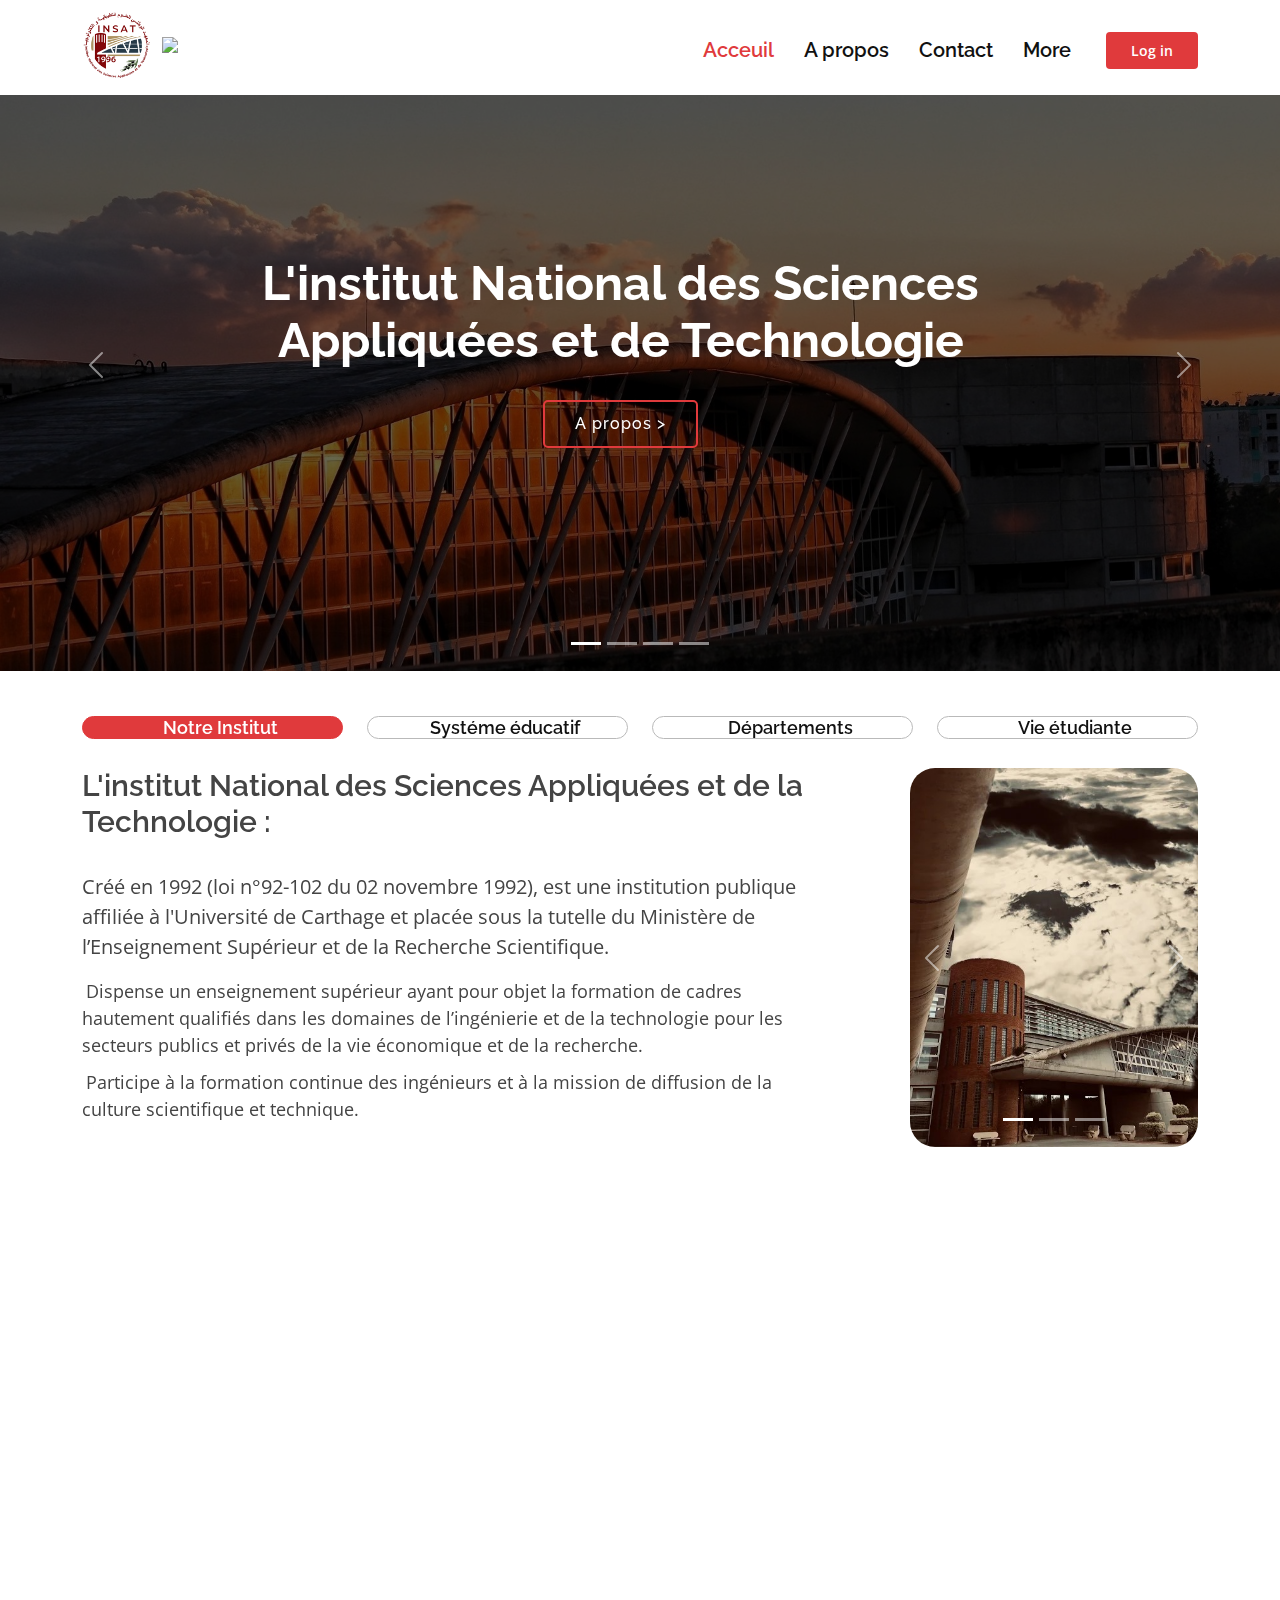
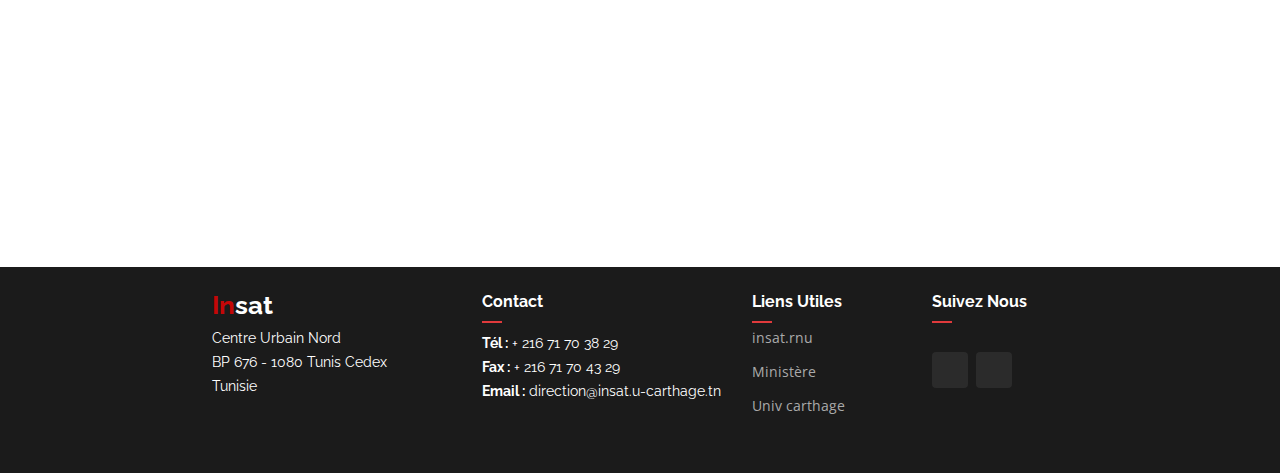
==== index.html @ c2afff54 "correction des paragraphes" ====
<!DOCTYPE html>
<html>

<head>
    <meta charset="utf-8">
    <meta content="width=device-width, initial-scale=1.0" name="viewport">
    <title>INSAT - Institut National des Sciences Appliquées et de Technologie</title>

    <meta content="" name="description">
    <meta content="insat, résultat, ds, examen, exams, affichage, moyenne" name="keywords">

    <!-- Favicons -->
    <link href="assets/img/favicon.png" rel="icon">

    <!-- Google Fonts -->
    <link href="https://fonts.googleapis.com/css?family=Open+Sans:300,300i,400,400i,600,600i,700,700i|Raleway:300,300i,400,400i,500,500i,600,600i,700,700i|Poppins:300,300i,400,400i,500,500i,600,600i,700,700i" rel="stylesheet">

    <!-- External CSS Files -->
    <link href="assets/external/aos/aos.css" rel="stylesheet">
    <link href="assets/external/bootstrap/css/bootstrap.min.css" rel="stylesheet">
    <link href="assets/external/bootstrap-icons/bootstrap-icons.css" rel="stylesheet">
    <link href="assets/external/swiper/swiper-bundle.min.css" rel="stylesheet">

    <!-- Main CSS File -->
    <link href="assets/css/style.css" rel="stylesheet">

</head>

<body>

    <!-- ======= Header ======= -->
    <header id="header" class="fixed-top d-flex align-items-center">
        <div class="container d-flex align-items-center">
            <h1 class="logo me-auto">
                <a href="index.html"><img id="logo" src="./assets/img/favicon.png" /> <img src="./assets/img/logo_v4.jpg"></a>
            </h1>

            <nav id="navbar" class="navbar order-last order-lg-0">
                <ul>
                    <li><a class="nav-link scrollto active" href="#welcome">Acceuil</a></li>
                    <li><a class="nav-link scrollto" href="#tabs">A propos</a></li>
                    <li><a class="nav-link scrollto" href="#contact">Contact</a></li>
                    <li class="dropdown"><a class="nav-link">More<i><iconify-icon data-icon="bi:chevron-down"></iconify-icon></i></a>
                        <ul>
                            <li><a class="nav-link" href="actualites.html">Les Actualités</a></li>
                            <li><a class="nav-link" href="emplois-du-temps.html">Emplois du temps</a></li>
                        </ul>
                    </li>
                </ul>
                <i class="bi bi-list mobile-nav-btn"></i>
                <div id="mySidenav" class="sidenav">
                    <i class="closebtn"><iconify-icon data-icon="line-md:arrow-close-right"></iconify-icon></i>
                    <a class="nav-link scrollto active" href="#welcome">Acceuil</a>
                    <a class="nav-link scrollto" href="#tabs">A propos</a>
                    <a class="nav-link scrollto" href="#contact">Contact</a>
                    <a href="actualites.html">Les Actualités</a>
                    <a href="emplois-du-temps.html">Emplois du temps</a>
                </div>
            </nav>
            <!-- .navbar -->

            <a href="#" class="log-in-btn scrollto">Log in</a>
        </div>
    </header>
    <!-- End Header -->

    <!-- ======= Welcome Section ======= -->
    <section id="welcome">

        <div id="welcome-carousel" class="carousel slide" data-bs-ride="carousel" data-interval="5000">
            <div class="carousel-indicators">
                <button type="button" data-bs-target="#welcome-carousel" data-bs-slide-to="0" class="active" aria-current="true" aria-label="Slide 1"></button>
                <button type="button" data-bs-target="#welcome-carousel" data-bs-slide-to="1" aria-label="Slide 2"></button>
                <button type="button" data-bs-target="#welcome-carousel" data-bs-slide-to="2" aria-label="Slide 3"></button>
                <button type="button" data-bs-target="#welcome-carousel" data-bs-slide-to="3" aria-label="Slide 4"></button>
            </div>
            <div class="carousel-inner">
                <div class="carousel-item active">
                    <img src="./assets/img/slideShow1/insat1.jpg" class="d-block w-100">
                </div>
                <div class="carousel-item">
                    <img src="./assets/img/slideShow1/insat2.jpg" class="d-block w-100">
                </div>
                <div class="carousel-item">
                    <img src="./assets/img/slideShow1/insat3.jpg" class="d-block w-100">
                </div>
                <div class="carousel-item">
                    <img src="./assets/img/slideShow1/insat4.jpg" class="d-block w-100">
                </div>
            </div>
            <button class="carousel-control-prev" type="button" data-bs-target="#welcome-carousel" data-bs-slide="prev">
                <span class="carousel-control-prev-icon" aria-hidden="true"></span>
                <span class="visually-hidden">Previous</span>
            </button>
            <button class="carousel-control-next" type="button" data-bs-target="#welcome-carousel" data-bs-slide="next">
                <span class="carousel-control-next-icon" aria-hidden="true"></span>
                <span class="visually-hidden">Next</span>
            </button>
        </div>
        <div class="carousel-caption px-auto" data-aos="zoom-out" data-aos-delay="50">
            <h1>L'institut National des Sciences Appliquées et de Technologie<br></h1>
            <a href="#tabs" class="btn-get-started scrollto">A propos ></a>
        </div>
        </div>
    </section>
    <!-- End Welcome -->

    <main id="main">
        <!-- ======= A propos Section ======= -->
        <section id="tabs" class="tabs">
            <div class="container" data-aos="fade-up">
                <ul class="nav nav-tabs row d-flex">
                    <li id="tab1" class="nav-item col-3">
                        <a class="nav-link active show" data-bs-toggle="tab" data-bs-target="#tab-1">
                            <i><iconify-icon data-icon="fa-solid:university"></iconify-icon></i>
                            <h4 class="d-none d-lg-block">Notre Institut</h4>
                        </a>
                    </li>
                    <li id="tab2" class="nav-item col-3">
                        <a class="nav-link" data-bs-toggle="tab" data-bs-target="#tab-2">
                            <i><iconify-icon data-icon="maki:college-11"></iconify-icon></i>
                            <h4 class="d-none d-lg-block">Systéme éducatif</h4>
                        </a>
                    </li>
                    <li id="tab3" class="nav-item col-3">
                        <a class="nav-link" data-bs-toggle="tab" data-bs-target="#tab-3">
                            <i><iconify-icon data-icon="teenyicons:servers-outline"></iconify-icon></i>
                            <h4 class="d-none d-lg-block">Départements</h4>
                        </a>
                    </li>
                    <li id="tab4" class="nav-item col-3">
                        <a class="nav-link" data-bs-toggle="tab" data-bs-target="#tab-4">
                            <i><iconify-icon data-icon="fa-solid:user-graduate"></iconify-icon></i>
                            <h4 class="d-none d-lg-block">Vie étudiante</h4>
                        </a>
                    </li>
                </ul>

                <div class="tab-content">
                    <div class="tab-pane active show" id="tab-1">
                        <div class="row">
                            <div class="col-xl-8 col-ms-12" data-aos="fade-up" data-aos-delay="100">
                                <h3>L'institut National des Sciences Appliquées et de la Technologie :</h3>
                                <br>
                                <p>
                                    Créé en 1992 (loi n°92-102 du 02 novembre 1992), est une institution publique affiliée à l'Université de Carthage et placée sous la tutelle du Ministère de l’Enseignement Supérieur et de la Recherche Scientifique.
                                    <ul>
                                        <li>
                                            <i><iconify-icon data-icon="ri:check-double-line"></iconify-icon></i> Dispense un enseignement supérieur ayant pour objet la formation de cadres hautement qualifiés dans les domaines de l’ingénierie et de la
                                            technologie pour les secteurs publics et privés de la vie économique et de la recherche.
                                        </li>
                                        <li>
                                            <i><iconify-icon data-icon="ri:check-double-line"></iconify-icon></i> Participe à la formation continue des ingénieurs et à la mission de diffusion de la culture scientifique et technique.
                                        </li>
                                    </ul>
                                </p>
                            </div>
                            <div class="col-xl-4  col-lg-12  side" data-aos="fade-up" data-aos-delay="200">
                                <div id="slideshow1" class="carousel slide carousel-fade" data-bs-ride="carousel">
                                    <div class="carousel-indicators">
                                        <button type="button" data-bs-target="#slideshow1" data-bs-slide-to="0" class="active" aria-current="true" aria-label="Slide 1"></button>
                                        <button type="button" data-bs-target="#slideshow1" data-bs-slide-to="1" aria-label="Slide 2"></button>
                                        <button type="button" data-bs-target="#slideshow1" data-bs-slide-to="2" aria-label="Slide 3"></button>
                                    </div>
                                    <div class="carousel-inner">
                                        <div class="carousel-item active">
                                            <img src="./assets/img/slideShow2/insat-1.jpg" class="d-block w-100 side-img">
                                        </div>
                                        <div class="carousel-item">
                                            <img src="./assets/img/slideShow2/insat-2.jpg" class="d-block w-100 side-img">
                                        </div>
                                        <div class="carousel-item">
                                            <img src="./assets/img/slideShow2/insat-3.jpg" class="d-block w-100 side-img">
                                        </div>
                                    </div>
                                    <button class="carousel-control-prev" type="button" data-bs-target="#slideshow1" data-bs-slide="prev">
                                        <span class="carousel-control-prev-icon" aria-hidden="true"></span>
                                        <span class="visually-hidden">Previous</span>
                                    </button>
                                    <button class="carousel-control-next" type="button" data-bs-target="#slideshow1" data-bs-slide="next">
                                        <span class="carousel-control-next-icon" aria-hidden="true"></span>
                                        <span class="visually-hidden">Next</span>
                                    </button>
                                </div>
                            </div>
                        </div>
                    </div>
                    <div class="tab-pane" id="tab-2">
                        <h3>Cycle préparatoire intégré :</h3>
                        <br>
                        <p>
                            L'admission à l'INSAT est très compétitive et les étudiants doivent avoir une bonne moyenne pour être admis.<br> L'INSAT assure une formation sur une période de 5 ans : 2 ans de cycle préparatoire integré et aprés le concours
                            sur dossier, 3 ans de cycle d’ingénieur. En commençant par 2 branches pour la 1ére année du préparatoire intégré :
                        </p>
                        <div class="row">
                            <div id="filieres" class="col-xl-6 col-lg-12 " data-aos="fade-up" data-aos-delay="200">
                                <ul>
                                    <li><i><iconify-icon data-icon="ic:outline-science"></iconify-icon></i> Chimie et biologie appliquée (CBA).</li>
                                    <li><i><iconify-icon data-icon="tabler:math-function"></iconify-icon></i> Math-Physique-Informatique (MPI).</li>
                                </ul>
                                <p>Puis en :</p>
                                <ul>
                                    <li><i><iconify-icon data-icon="file-icons:dna"></iconify-icon></i> Biologie industrielle (BIO) </li>
                                    <li><i><iconify-icon data-icon="ic:outline-science"></iconify-icon></i> Chimie Industrielle (CH) </li>
                                    <li><i><iconify-icon data-icon="uil:processor"></iconify-icon></iconify-icon></i> Informatique Industrielle et Automatique (IIA) </li>
                                    <li><i><iconify-icon data-icon="fa-solid:wrench"></iconify-icon></i></i> Instrumentation et Maintenance Industrielle (IMI) </li>
                                    <li><i><iconify-icon data-icon="bx:bx-code-alt"></iconify-icon></i> Génie Logiciel (GL) </li>
                                    <li><i><iconify-icon data-icon="si-glyph:network-2"></iconify-icon></iconify-icon></i> Réseaux et Télécommunication (RT) </li>
                                </ul>
                            </div>
                            <div id="diagram" class="col-xl-6 col-lg-12 " data-aos="fade-up" data-aos-delay="200">
                                <img id="cba" src="./assets/img/CBA.jpg" class="zoomable">
                                <img id="mpi" src="./assets/img/MPI.jpg" class="zoomable">

                                <div id="cbaModal" class="modal">
                                    <span class="close"><iconify-icon data-icon="ant-design:close-circle-filled"></iconify-icon></span>
                                    <img class="modal-content">
                                </div>
                                <div id="mpiModal" class="modal">
                                    <span class="close"><iconify-icon data-icon="ant-design:close-circle-filled"></iconify-icon></span>
                                    <img class="modal-content">
                                </div>
                            </div>
                        </div>
                    </div>
                    <div class="tab-pane container" id="tab-3">
                        <div class="row">
                            <div class="col-md-3 col-ms-12 ">
                                <div id="counts" class="container counts" data-aos="fade-up">
                                    <div class="row">
                                        <div class="col-md-12 col-6">
                                            <div class="count-box">
                                                <i><iconify-icon data-icon="teenyicons:servers-outline"></iconify-icon></i>
                                                <span data-purecounter-start="0" data-purecounter-end="4" data-purecounter-duration="1" class="purecounter"></span>
                                                <span id="label">Départements</span>
                                            </div>
                                        </div>
                                        <div class=" col-md-12  col-6">
                                            <div class="count-box">
                                                <i><iconify-icon data-icon="fa-solid:chalkboard-teacher"></iconify-icon></i>
                                                <span data-purecounter-start="0" data-purecounter-end="187" data-purecounter-duration="0.5" class="purecounter"></span>
                                                <span id="label">Enseignants</span>
                                            </div>
                                        </div>
                                    </div>
                                </div>
                            </div>
                            <div class="col-md-9 col-ms-12">
                                <div id="dep" class="container dep" data-aos="fade-up">
                                    <ul class="dep-list accordion" data-aos="fade-up">
                                        <li>
                                            <a data-bs-toggle="collapse" class="collapsed" data-bs-target="#dep1">
                                                Département de Génie Physique et Instrumentation
                                                <i class="icon-show"><iconify-icon data-icon="akar-icons:chevron-down"></iconify-icon></i>
                                                <i class="icon-close"><iconify-icon data-icon="akar-icons:chevron-up"></iconify-icon></i>
                                            </a>
                                            <div id="dep1" class="collapse" data-bs-parent=".dep-list">
                                                <p>
                                                    Ce Departement propose, après une année MPI, le choix entre deux options (IIA ou IMI). Cette formation de qualité, à finalité professionnelle, est fort appréciée des industriels.
                                                </p>
                                            </div>
                                        </li>
                                        <li>
                                            <a data-bs-toggle="collapse" data-bs-target="#dep2" class="collapsed">
                                                Département de Génie Informatique et Mathématiques
                                                <i class="icon-show"><iconify-icon data-icon="akar-icons:chevron-down"></iconify-icon></i>
                                                <i class="icon-close"><iconify-icon data-icon="akar-icons:chevron-up"></iconify-icon></i>
                                            </a>
                                            <div id="dep2" class="collapse" data-bs-parent=".dep-list">
                                                <p>
                                                    Ses activités consistent à mobiliser et gérer les ressources nécessaires pour l’enseignement des disciplines informatique et mathématiques durant le cursus des élèves ingénieurs de l’INSAT
                                                </p>
                                            </div>
                                        </li>
                                        <li>
                                            <a data-bs-toggle="collapse" data-bs-target="#dep3" class="collapsed">
                                                Département de Génie Biologique et de Chimie
                                                <i class="icon-show"><iconify-icon data-icon="akar-icons:chevron-down"></iconify-icon></i>
                                                <i class="icon-close"><iconify-icon data-icon="akar-icons:chevron-up"></iconify-icon></i>
                                            </a>
                                            <div id="dep3" class="collapse" data-bs-parent=".dep-list">
                                                <p>
                                                    Ce Departement propose, après une année CBA, le choix entre deux options (CH ou BIO) et a pour objectif de former des ingénieurs aptes à maîtriser les méthodes d’analyses chimiques et biologiques, dans un secteur industriel ou pharmaceutique.
                                                </p>
                                            </div>
                                        </li>
                                        <li>
                                            <a data-bs-toggle="collapse" data-bs-target="#dep4" class="collapsed">
                                                Département de Sciences Sociales, Langues et Formation Générale
                                                <i class="icon-show"><iconify-icon data-icon="akar-icons:chevron-down"></iconify-icon></i>
                                                <i class="icon-close"><iconify-icon data-icon="akar-icons:chevron-up"></iconify-icon></i>
                                            </a>
                                            <div id="dep4" class="collapse" data-bs-parent=".dep-list">
                                                <p>
                                                    Ce Departement propose une formation autour de l’économie, de la gestion, du droit, de la sociologie et des langues. Ces disciplines occupent une place tout à fait centrale dans la formation de l’ingénieur. L’INSAT poursuit l’objectif ambitieux de donner
                                                    à ses élèves une double formation, à la fois technique et managérial.
                                                </p>
                                            </div>
                                        </li>
                                    </ul>
                                </div>
                            </div>
                        </div>
                    </div>
                    <div class="tab-pane" id="tab-4">
                        <h3>La vie associative :</h3>
                        <br>
                        <p> À l'INSAT l'étudiant aura non seulement la formation de l'ingénierie mais aussi une formation qui lui permet d’apprendre à vivre en société et d’acquérir la compétence de développer le savoir-faire et le savoir-être pour se préparer
                            à l’insertion professionnelle.<br> En fait, derrière ses murs rouges vous pouvez mettre votre passion dans n'importe quel intérêt imaginable, de la musique et du théâtre à la robotique et aux services de communité grâce aux
                            clubs et leurs activités :
                        </p>
                    </div>
                </div>
            </div>
        </section>
        <div id="clubs" class="container clubs">
            <div class="clubs-slider swiper-container">
                <div class="swiper-wrapper align-items-center">
                    <div class="swiper-slide"><img src="assets/img/clubs/club-1.png" class="img-fluid"></div>
                    <div class="swiper-slide"><img src="assets/img/clubs/club-2.png" class="img-fluid"></div>
                    <div class="swiper-slide"><img src="assets/img/clubs/club-3.png" class="img-fluid"></div>
                    <div class="swiper-slide"><img src="assets/img/clubs/club-4.png" class="img-fluid"></div>
                    <div class="swiper-slide"><img src="assets/img/clubs/club-5.png" class="img-fluid"></div>
                    <div class="swiper-slide"><img src="assets/img/clubs/club-6.png" class="img-fluid"></div>
                    <div class="swiper-slide"><img src="assets/img/clubs/club-7.png" class="img-fluid"></div>
                    <div class="swiper-slide"><img src="assets/img/clubs/club-8.png" class="img-fluid"></div>
                    <div class="swiper-slide"><img src="assets/img/clubs/club-9.png" class="img-fluid"></div>
                    <div class="swiper-slide"><img src="assets/img/clubs/club-10.png" class="img-fluid"></div>
                    <div class="swiper-slide"><img src="assets/img/clubs/club-11.png" class="img-fluid"></div>
                    <div class="swiper-slide"><img src="assets/img/clubs/club-12.png" class="img-fluid"></div>
                    <div class="swiper-slide"><img src="assets/img/clubs/club-13.png" class="img-fluid"></div>
                    <div class="swiper-slide"><img src="assets/img/clubs/club-14.png" class="img-fluid"></div>
                </div>
                <br><br>
            </div>
        </div>


        <!-- ======= Contact Section ======= -->
        <section id="contact" class="contact">
            <div class="container" data-aos="fade-up">
                <div class="section-title">
                    <h2>Contact</h2>
                </div>
                <div class="row" data-aos="fade-up" data-aos-delay="100">
                    <div class="col-lg-6">
                        <div class="col-md-12">
                            <div class="info-box">
                                <i><iconify-icon data-icon="bx:bx-map"></iconify-icon>  </i>
                                <h3>Notre Adresse</h3>
                                <div class="mapouter">
                                    <div class="gmap_canvas"><iframe width="95%" height="350" id="gmap_canvas" src="https://maps.google.com/maps?q=676%20INSAT%20Centre%20Urbain%20Nord%20BP%D8%8C%20Tunis%20Cedex%201080&t=&z=15&ie=UTF8&iwloc=&output=embed" frameborder="0" scrolling="no"
                                            marginheight="0" marginwidth="0"></iframe><br>
                                    </div>
                                </div>
                            </div>
                        </div>
                    </div>
                    <div class="col-lg-6">
                        <div class="col-md-12">
                            <form class=" php-email-form info-box" method="POST">
                                <i><iconify-icon data-icon="ant-design:mail-outlined"></iconify-icon></i>
                                <h3>Contact us</h3>
                                <div class="row">
                                    <div class="col form-group">
                                        <input type="text" name="name" class="form-control" id="name" placeholder="Votre nom" required>
                                    </div>
                                    <div class="col form-group">
                                        <input type="email" class="form-control" name="email" id="email" placeholder="Votre e-mail" required>
                                    </div>
                                </div>
                                <div class="form-group">
                                    <input type="text" class="form-control" name="subject" id="subject" placeholder="Sujet" required>
                                </div>
                                <div class="form-group">
                                    <textarea class="form-control" name="message" rows="6" placeholder="Message" required></textarea>
                                </div>
                                <div class="text-center"><button type="submit">Envoyer</button></div>
                            </form>
                        </div>
                    </div>
                </div>
            </div>
        </section>
        <!-- End Contact Section -->

    </main>
    <!-- End #main -->
    <!-- ======= Footer ======= -->
    <footer id="footer">

        <div class="footer-top">
            <div class="container">
                <div class="row">

                    <div class="col-lg-3 col-md-6  footer-element footer-contact">
                        <h3><span>In</span>sat</h3>
                        <p>
                            Centre Urbain Nord<br> BP 676 - 1080 Tunis Cedex<br> Tunisie
                        </p>
                    </div>

                    <div class="col-lg-3 col-md-6  footer-element footer-contact">
                        <h4>Contact</h4>
                        <p>
                            <strong>Tél :</strong> + 216 71 70 38 29<br>
                            <strong>Fax :</strong> + 216 71 70 43 29<br>
                            <strong>Email :</strong> direction@insat.u-carthage.tn<br>
                        </p>
                    </div>

                    <div class="col-lg-2 col-md-6  footer-element footer-links">
                        <h4>Liens Utiles</h4>
                        <ul>
                            <li>
                                <iconify-icon data-icon="bx:bx-chevron-right"></iconify-icon>
                                </i> <a href="http://www.insat.rnu.tn/" target="_blank">insat.rnu</a></li>
                            <li>
                                <iconify-icon data-icon="bx:bx-chevron-right"></iconify-icon>
                                </i> <a href="http://www.mes.tn/" target="_blank">Ministère</a></li>
                            <li>
                                <iconify-icon data-icon="bx:bx-chevron-right"></iconify-icon>
                                </i> <a href="http://www.ucar.rnu.tn/" target="_blank">Univ carthage</a></li>
                        </ul>
                    </div>

                    <div class=" col-lg-4 col-md-6  footer-element social-links ">
                        <h4>Suivez Nous</h4><br>
                        <a id="fb" href="https://www.facebook.com/insat.rnu.tn/" target="_blank" class="facebook"><i><iconify-icon data-icon="ant-design:facebook-filled"></iconify-icon></i></a>
                        <a id="lin" href="https://www.linkedin.com/school/national-institute-of-applied-science-and-technology/" target="_blank" class="linkedin"><i><iconify-icon data-icon="cib:linkedin-in"></iconify-icon></i></a>
                    </div>
                </div>
            </div>
        </div>

    </footer>
    <!-- End Footer -->

    <a href="#" class="back-to-top d-flex align-items-center justify-content-center">
        <i><iconify-icon data-icon="bi:arrow-up-short"></iconify-icon></i>
    </a>

    <!-- EXTERNAL JS Files -->
    <script src="assets/external/aos/aos.js"></script>
    <script src="assets/external/bootstrap/js/bootstrap.bundle.min.js"></script>
    <script src="assets/external/purecounter/purecounter.js"></script>
    <script src="assets/external/swiper/swiper-bundle.min.js"></script>
    <script src="https://code.iconify.design/1/1.0.7/iconify.min.js"></script>

    <!--  Main JS File -->
    <script src="assets/js/main.js"></script>

</body>

</html>
---- assets/css/style.css ----
body {
    font-family: "Open Sans", sans-serif;
    color: #444444;
}

a {
    color: #e03a3c;
    text-decoration: none;
}

a:hover {
    color: #e76668;
    text-decoration: none;
}

h1,
h2,
h3,
h4,
h5,
h6 {
    font-family: "Raleway", sans-serif;
}


/*--------------------------------------------------------------
# Sections
--------------------------------------------------------------*/

section {
    padding: 30px 0px;
    overflow: hidden;
    position: relative;
}

.section-title {
    text-align: center;
    padding-bottom: 10px;
    position: relative;
}

.section-title h2 {
    font-size: 32px;
    font-weight: bold;
    text-transform: uppercase;
    margin-bottom: 20px;
    padding-bottom: 20px;
    position: relative;
}

.section-title h2::after {
    content: '';
    position: absolute;
    display: block;
    width: 50px;
    height: 3px;
    background: #e03a3c;
    bottom: 0;
    left: calc(50% - 25px);
}


/*--------------------------------------------------------------
# Breadcrumbs
--------------------------------------------------------------*/

.breadcrumbs {
    padding: 15px 0;
    background: #2b2b2b;
    min-height: 40px;
    margin-top: 82px;
    color: #fff;
}

@media (min-width:500px) {
    .breadcrumbs {
        margin-top: 85px;
    }
}

.breadcrumbs h2 {
    font-size: 28px;
    font-weight: 500;
}

.breadcrumbs ol {
    display: flex;
    flex-wrap: wrap;
    list-style: none;
    padding: 0 0 10px 0;
    margin: 0;
    font-size: 14px;
}

.breadcrumbs ol a {
    color: #aaaaaa;
}

.breadcrumbs ol a:hover {
    color: #fff;
    transition: 0.3s;
}

.breadcrumbs ol li+li {
    padding-left: 10px;
}

.breadcrumbs ol li+li::before {
    display: inline-block;
    padding-right: 10px;
    color: #e03a3c;
    content: "/";
}


/*--------------------------------------------------------------
# Header & Logo
--------------------------------------------------------------*/

#header {
    background: #fff;
    transition: all 0.5s;
    z-index: 997;
    padding: 10px 0 5px 0;
}

#header.header-scrolled {
    padding: 0px 0;
    box-shadow: 0px 10px 15px rgba(0, 0, 0, 0.1);
}

#header .logo {
    margin: 0;
    padding: 0;
}

#header .logo img {
    max-height: 60px;
    padding-bottom: 10px;
}

#header .logo img#logo {
    max-height: 80px;
}

@media (max-width: 500px) {
    #header .logo img {
        max-height: 40px;
        padding-bottom: 8px;
    }
    #header .logo img#logo {
        max-height: 50px;
    }
}

@media (min-width: 1400px) {
    #header .logo img {
        max-height: 70px;
        padding-bottom: 12px;
    }
    #header .logo img#logo {
        max-height: 110px;
    }
}


/*--------------------------------------------------------------
# Log in Button
--------------------------------------------------------------*/

.log-in-btn {
    margin-left: 30px;
    background: #e03a3c;
    color: #fff;
    border-radius: 4px;
    padding: 8px 25px;
    white-space: nowrap;
    transition: 0.3s;
    font-size: 14px;
    font-weight: 600;
    display: inline-block;
}

.log-in-btn:hover {
    background: #111111;
    color: #fff;
}

@media (max-width: 992px) {
    .log-in-btn {
        margin-right: 15px;
        padding: 6px 18px;
    }
}

@media (min-width:1400px) {
    .log-in-btn {
        font-size: 20px;
    }
}


/*--------------------------------------------------------------
# Navigation Menu
--------------------------------------------------------------*/


/* medium screen Navigation Menu */

.navbar {
    padding: 0;
}

.navbar ul {
    margin: 0;
    padding: 0;
    display: flex;
    list-style: none;
    align-items: center;
}

.navbar li {
    position: relative;
}

.navbar a,
.navbar a.home i {
    display: flex;
    align-items: center;
    justify-content: space-between;
    padding: 10px 0 10px 30px;
    font-family: "Raleway", sans-serif;
    font-size: 20px;
    font-weight: 600;
    color: #111111;
    white-space: nowrap;
    transition: 0.3s;
}

.navbar a.home i {
    font-size: 30px;
}

.navbar a i {
    font-size: 12px;
    line-height: 0;
    margin-left: 5px;
}

.navbar a:hover,
.navbar .active,
.navbar li:hover>a,
.navbar a+iconify-icon {
    color: #e03a3c;
}

.navbar .dropdown ul {
    display: block;
    position: absolute;
    left: 30px;
    top: calc(100% + 30px);
    margin: 0;
    padding: 10px 0;
    z-index: 99;
    opacity: 0;
    visibility: hidden;
    background: #fff;
    box-shadow: 0px 0px 30px rgba(127, 137, 161, 0.25);
    transition: 0.3s;
}

.navbar .dropdown ul li {
    min-width: 200px;
}

.navbar .dropdown ul a {
    padding: 10px 20px;
    font-size: 18px;
}

.navbar .dropdown ul a i {
    font-size: 15px;
}

.navbar .dropdown ul a:hover,
.navbar .dropdown ul .active:hover,
.navbar .dropdown ul li:hover>a {
    color: #e03a3c;
}

.navbar .dropdown:hover>ul {
    opacity: 1;
    top: 100%;
    visibility: visible;
}

.navbar .dropdown .dropdown ul {
    top: 0;
    left: calc(100% - 30px);
    visibility: hidden;
}

.navbar .dropdown .dropdown:hover>ul {
    opacity: 1;
    top: 0;
    left: 100%;
    visibility: visible;
}

@media (max-width: 1366px) {
    .navbar .dropdown .dropdown ul {
        left: -90%;
    }
    .navbar .dropdown .dropdown:hover>ul {
        left: -100%;
    }
}

@media (max-width: 1201px) {
    .navbar a {
        font-size: 16px;
    }
}

@media (min-width:1400px) {
    .navbar li a.nav-link {
        font-size: 27px;
    }
}


/* small screen Navigation  Menu*/

.mobile-nav-btn {
    color: #111111;
    font-size: 28px;
    cursor: pointer;
    display: none;
    line-height: 0;
    transition: 0.5s;
}

@media (max-width: 990px) {
    .mobile-nav-btn,
    .sidenav {
        display: block;
    }
    .navbar ul {
        display: none;
    }
}

.sidenav {
    height: 100%;
    width: 0;
    position: fixed;
    z-index: 1;
    top: 0;
    right: 0;
    background-color: #fff;
    overflow-x: hidden;
    transition: 0.5s;
    box-shadow: 0px 0px 30px rgba(127, 137, 161, 0.25);
    padding-top: 60px;
}

.sidenav a {
    padding: 8px 8px 8px 32px;
    text-decoration: none;
    font-size: 25px;
    color: #111111;
    display: block;
    transition: 0.3s;
    border-bottom-width: 2px;
    border-bottom-style: outset;
    border-bottom-color: #e9e6e6;
}

.sidenav a:hover {
    color: #e03a3c;
}

.sidenav .closebtn {
    position: absolute;
    top: 0;
    right: 25px;
    font-size: 36px;
    margin-left: 50px;
}

@media (max-width: 420px) {
    .sidenav {
        max-width: 220px;
    }
    .sidenav a {
        font-size: 20px;
    }
    .sidenav .closebtn {
        font-size: 30px;
    }
}


/*--------------------------------------------------------------
# Welcome Section
--------------------------------------------------------------*/

section#welcome {
    padding: 0px;
    padding-top: 60px;
}

#welcome .carousel-item {
    width: 100%;
    height: 100%;
    transition: 2s ease;
}


/*overlay*/

#welcome .carousel-item::before {
    content: "";
    background: rgba(0, 0, 0, 0.6);
    position: absolute;
    bottom: 0;
    top: 0;
    left: 0;
    right: 0;
}

#welcome .carousel-caption {
    top: 35%;
    left: 12%;
}

#welcome .carousel-caption h1 {
    margin: 0;
    font-size: 48px;
    font-weight: 700;
    text-align: left;
    color: #fff;
    text-align: center;
}

#welcome .btn-get-started {
    font-family: "Raleway", sans-serif;
    font-weight: 500;
    font-size: 16px;
    letter-spacing: 1px;
    display: inline-block;
    padding: 10px 30px;
    border-radius: 5px;
    transition: 0.5s;
    margin-top: 30px;
    color: #fff;
    background: transparent;
    border: 2px solid #e03a3c;
}

#welcome .btn-get-started:hover {
    border-color: #fff;
    background: #e03a3c;
}

@media (min-width: 1400px) {
    #welcome .carousel-caption h1 {
        font-size: 55px;
    }
    #welcome .btn-get-started {
        font-size: 25px;
        border: 3px solid #e03a3c;
    }
}

@media (max-width: 970px) {
    #welcome .carousel-caption h1 {
        font-size: 28px;
    }
}

@media (max-width: 750px) {
    #welcome .btn-get-started {
        margin-top: 18px;
        padding: 10px 20px;
    }
}

@media (max-width: 630px) {
    #welcome .carousel-caption h1 {
        font-size: 20px;
        font-weight: 650;
    }
    #welcome .btn-get-started {
        padding: 10px 10px;
        font-size: 12px;
    }
}

@media (max-width: 475px) {
    #welcome .carousel-caption h1 {
        font-size: 15px;
    }
    #welcome .btn-get-started {
        font-size: 10px;
        padding: 5px;
    }
}


/*--------------------------------------------------------------
# Tabs
--------------------------------------------------------------*/

section.tabs {
    padding: 45px 10px 20px 10px;
}

.tabs .nav-tabs {
    border: 0;
}

.tabs .nav-link {
    border: 1px solid #b9b9b9;
    padding: 0px;
    transition: 0.3s;
    color: #111111;
    border-radius: 0;
    display: flex;
    align-items: center;
    justify-content: center;
    cursor: pointer;
    border-radius: 25px;
}

.tabs .nav-link i {
    padding-right: 15px;
    padding-bottom: 10px;
    font-size: 48px;
}

.tabs .nav-link h4 {
    font-size: 18px;
    font-weight: 600;
    margin: 0;
}

.tabs .nav-link:hover {
    color: #e03a3c;
}

.tabs .nav-link.active {
    background: #e03a3c;
    color: #fff;
    border-color: #e03a3c;
}

@media (max-width: 768px) {
    .tabs .nav-link i {
        padding: 0;
        line-height: 1;
        font-size: 36px;
    }
}

@media (max-width: 575px) {
    .tabs .nav-link {
        padding: 15px;
    }
    .tabs .nav-link i {
        font-size: 24px;
    }
}

.tabs .tab-content {
    margin-top: 30px;
}

.tabs .tab-pane h3 {
    font-weight: 600;
    font-size: 30px;
}

.tabs .tab-pane ul {
    list-style: none;
    padding: 0;
}

.tabs .tab-pane ul li {
    padding-bottom: 10px;
    font-size: 18px;
}

.tabs .tab-pane ul i {
    font-size: 18px;
    padding-right: 4px;
    color: #e03a3c;
}

.tabs .tab-pane p {
    font-size: 20px;
}

.tabs .tab-content div.side {
    max-height: 700px;
    max-width: 400px;
    padding-left: 80px;
}

.tabs .tab-content .side-img,
.tabs .tab-content #slideshow1 {
    max-height: 700px;
    max-width: 400px;
    border-radius: 25px;
}

.tabs .tab-content #slideshow1 .carousel-item {
    transition: 2s ease;
}

@media (max-width:400px) {
    .tabs .tab-pane h3 {
        font-size: 22px;
    }
    .tabs .tab-pane p {
        font-size: 18px;
    }
}

@media (max-width: 1200px) {
    .tabs .tab-content div.side {
        height: 90%;
        width: 90%;
        display: block;
        margin-left: auto;
        margin-right: auto;
        padding-left: 0px;
    }
}


/*--------------------------------------------------------------
# Counts (counter)
--------------------------------------------------------------*/

.counts {
    padding-top: 15px;
}

.counts .count-box {
    padding: 35px 0;
    margin-bottom: 35px;
    position: relative;
    text-align: center;
    box-shadow: 0px 2px 40px rgba(0, 0, 0, 0.13);
    border-radius: 25px;
}

.counts .count-box i {
    position: absolute;
    width: 54px;
    height: 54px;
    top: -27px;
    left: 50%;
    transform: translateX(-50%);
    font-size: 24px;
    background: #fff;
    color: #e03a3c;
    border-radius: 50px;
    border: 2px solid #fff;
    box-shadow: 0px 2px 25px rgba(0, 0, 0, 0.253);
    display: inline-flex;
    align-items: center;
    justify-content: center;
}

.counts .count-box span:not(#label) {
    font-size: 36px;
    display: block;
    font-weight: 700;
    color: #111111;
}

.counts .count-box span#label {
    padding: 0;
    margin: 0;
    font-family: "Raleway", sans-serif;
    font-size: 14px;
}


/*--------------------------------------------------------------
# Departements List
--------------------------------------------------------------*/

div#dep {
    padding: 55px 0 0 0;
}

.dep .dep-list li {
    border-bottom: 1px solid #eee;
    margin-bottom: 20px;
    padding-bottom: 20px;
}

.dep .dep-list a {
    display: block;
    position: relative;
    font-family: #e03a3c;
    font-size: 24px;
    line-height: 24px;
    font-weight: 400;
    padding-right: 25px;
    cursor: pointer;
}

.dep .dep-list i {
    font-size: 24px;
    position: absolute;
    right: 0;
    top: 0;
}

.dep .dep-list p {
    font-size: 18px;
    margin-bottom: 0;
    padding: 10px 0 0 0;
}

.dep .dep-list .icon-show {
    display: none;
}

.dep .dep-list a.collapsed {
    color: #343a40;
}

.dep .dep-list a.collapsed:hover {
    color: #e03a3c;
}

.dep .dep-list a.collapsed .icon-show {
    display: inline-block;
}

.dep .dep-list a.collapsed .icon-close {
    display: none;
}


/*--------------------------------------------------------------
# Image Zoom on click (mpi-cba)
--------------------------------------------------------------*/

.tabs .tab-content .zoomable {
    height: 380px;
    width: 270px;
    position: relative;
    border-radius: 25px;
}

.tabs .tab-content .zoomable:hover {
    opacity: 0.7;
    cursor: -webkit-zoom-in;
}

@media (max-width:1200px) {
    .tabs .tab-content .zoomable {
        left: 15%;
    }
}

@media (max-width: 500px) {
    .tabs .tab-content .zoomable {
        left: 5%;
    }
}


/* The Modal (background) */

.tabs .tab-content .modal {
    display: none;
    position: fixed;
    z-index: 1;
    padding-top: 35px;
    left: 0;
    top: 0;
    width: 100%;
    height: 100%;
    overflow: auto;
    background-color: rgba(0, 0, 0, 0.9);
    border-radius: 25px;
}


/* Modal Content (image) */

.tabs .tab-content .modal-content {
    margin: auto;
    display: block;
    width: 80%;
    max-width: 700px;
    border-radius: 25px;
}


/* Add Animation */

.tabs .tab-content .modal-content {
    -webkit-animation-name: zoom;
    -webkit-animation-duration: 0.6s;
    animation-name: zoom;
    animation-duration: 0.6s;
}

@-webkit-keyframes zoom {
    from {
        -webkit-transform: scale(0)
    }
    to {
        -webkit-transform: scale(1)
    }
}

@keyframes zoom {
    from {
        transform: scale(0)
    }
    to {
        transform: scale(1)
    }
}


/* The Close Button */

.tabs .tab-content .close {
    position: absolute;
    top: 0%;
    right: 5px;
    color: #f1f1f1;
    font-size: 35px;
    font-weight: bold;
    transition: 0.3s;
}

.tabs .tab-content .close:hover,
.tabs .tab-content .close:focus {
    color: rgb(156, 155, 155);
    text-decoration: none;
    cursor: pointer;
}


/* 100% Image Width on Smaller Screens */

@media only screen and (max-width: 700px) {
    .tabs .tab-content .modal-content {
        width: 100%;
    }
}


/*--------------------------------------------------------------
# Clubs
--------------------------------------------------------------*/

div.clubs {
    display: none;
}


/*--------------------------------------------------------------
# Contact
--------------------------------------------------------------*/

.contact .info-box {
    color: #444444;
    text-align: center;
    box-shadow: 0 0 30px rgba(214, 215, 216, 0.6);
    padding: 30px 0 32px 0;
    border-radius: 4px;
}

.contact .info-box i {
    font-size: 32px;
    color: #e03a3c;
    border-radius: 50%;
    padding: 4px 10px 6px 10px;
    border: 3px dotted #f8d4d5;
}

.contact .info-box h3 {
    font-size: 20px;
    color: #777777;
    font-weight: 700;
    margin: 30px 0;
}

.contact .info-box p {
    padding: 0;
    line-height: 24px;
    font-size: 14px;
    margin-bottom: 0;
}

.contact .php-email-form {
    box-shadow: 0 0 30px rgba(214, 215, 216, 0.6);
    padding: 30px;
    border-radius: 4px;
}

.contact .php-email-form .form-group {
    margin-bottom: 25px;
}

.contact .php-email-form input,
.contact .php-email-form textarea {
    box-shadow: none;
    font-size: 14px;
    border-radius: 4px;
}

.contact .php-email-form input:focus,
.contact .php-email-form textarea:focus {
    border-color: #111111;
}

.contact .php-email-form input {
    padding: 10px 15px;
}

.contact .php-email-form textarea {
    padding: 12px 15px;
}

.contact .php-email-form button[type="submit"] {
    background: #e03a3c;
    border: 0;
    padding: 10px 32px;
    color: #fff;
    transition: 0.4s;
    border-radius: 4px;
}

.contact .php-email-form button[type="submit"]:hover {
    background: #e67274;
}


/*-------------------------------------------------------------
    Google Map
--------------------------------------------------------------*/

.mapouter {
    position: relative;
    height: 350px;
    width: 95%;
    margin: 0 10px;
}

.gmap_canvas {
    overflow: hidden;
    background: none!important;
    height: 350px;
    width: 95%;
    margin: 10px;
}


/*--------------------------------------------------------------
# Footer
--------------------------------------------------------------*/

#footer {
    color: #fff;
    font-size: 14px;
    background: #111111;
}

#footer .footer-top {
    padding: 25px 0 30px 200px;
    background: #1b1b1b;
}

@media (max-width:768px) {
    #footer .footer-top {
        padding-left: 0px;
    }
}

#footer .footer-top .footer-element {
    margin-bottom: 20px;
}

#footer .footer-top .footer-contact h3 {
    font-size: 26px;
    line-height: 1;
    font-weight: 700;
}

#footer .footer-top .footer-contact h3 span {
    color: #c40707;
}

#footer .footer-top .footer-contact p {
    font-size: 14px;
    line-height: 24px;
    margin-bottom: 0;
    font-family: "Raleway", sans-serif;
}

#footer .footer-top h4 {
    font-size: 16px;
    font-weight: bold;
    position: relative;
    padding-bottom: 12px;
}

#footer .footer-top h4::after {
    content: '';
    position: absolute;
    display: block;
    width: 20px;
    height: 2px;
    background: #e03a3c;
    bottom: 0;
    left: 0;
}

#footer .footer-top .footer-links ul {
    list-style: none;
    padding: 0;
    margin: 0;
}

#footer .footer-top .footer-links ul i {
    padding-right: 2px;
    color: white;
    font-size: 18px;
    line-height: 1;
}

#footer .footer-top .footer-links ul li {
    padding: 10px 0;
    display: flex;
    align-items: center;
}

#footer .footer-top .footer-links ul li:first-child {
    padding-top: 0;
}

#footer .footer-top .footer-links ul a {
    color: #aaaaaa;
    transition: 0.3s;
    display: inline-block;
    line-height: 1;
}

#footer .footer-top .footer-links ul a:hover {
    text-decoration: none;
    color: #fff;
}

#footer .social-links a {
    font-size: 20px;
    display: inline-block;
    background: #2b2b2b;
    color: #fff;
    line-height: 1;
    padding: 8px 0;
    margin-right: 4px;
    border-radius: 4px;
    text-align: center;
    width: 36px;
    height: 36px;
    transition: 0.4s;
}

#footer .social-links a#fb:hover {
    background: #3b5998;
    color: #fff;
}

#footer .social-links a#lin:hover {
    background: #347eda;
    color: #fff;
}


/*--------------------------------------------------------------
# Back to top button
--------------------------------------------------------------*/

.back-to-top {
    position: fixed;
    visibility: hidden;
    opacity: 0;
    right: 15px;
    bottom: 15px;
    z-index: 996;
    background: #e03a3c;
    width: 40px;
    height: 40px;
    border-radius: 4px;
    transition: all 0.4s;
}

.back-to-top i {
    font-size: 28px;
    color: #fff;
    line-height: 0;
}

.back-to-top:hover {
    background: #e65d5f;
    color: #fff;
}

.back-to-top.active {
    visibility: visible;
    opacity: 1;
}


/*****************************************************
    InnerPage
*****************************************************/
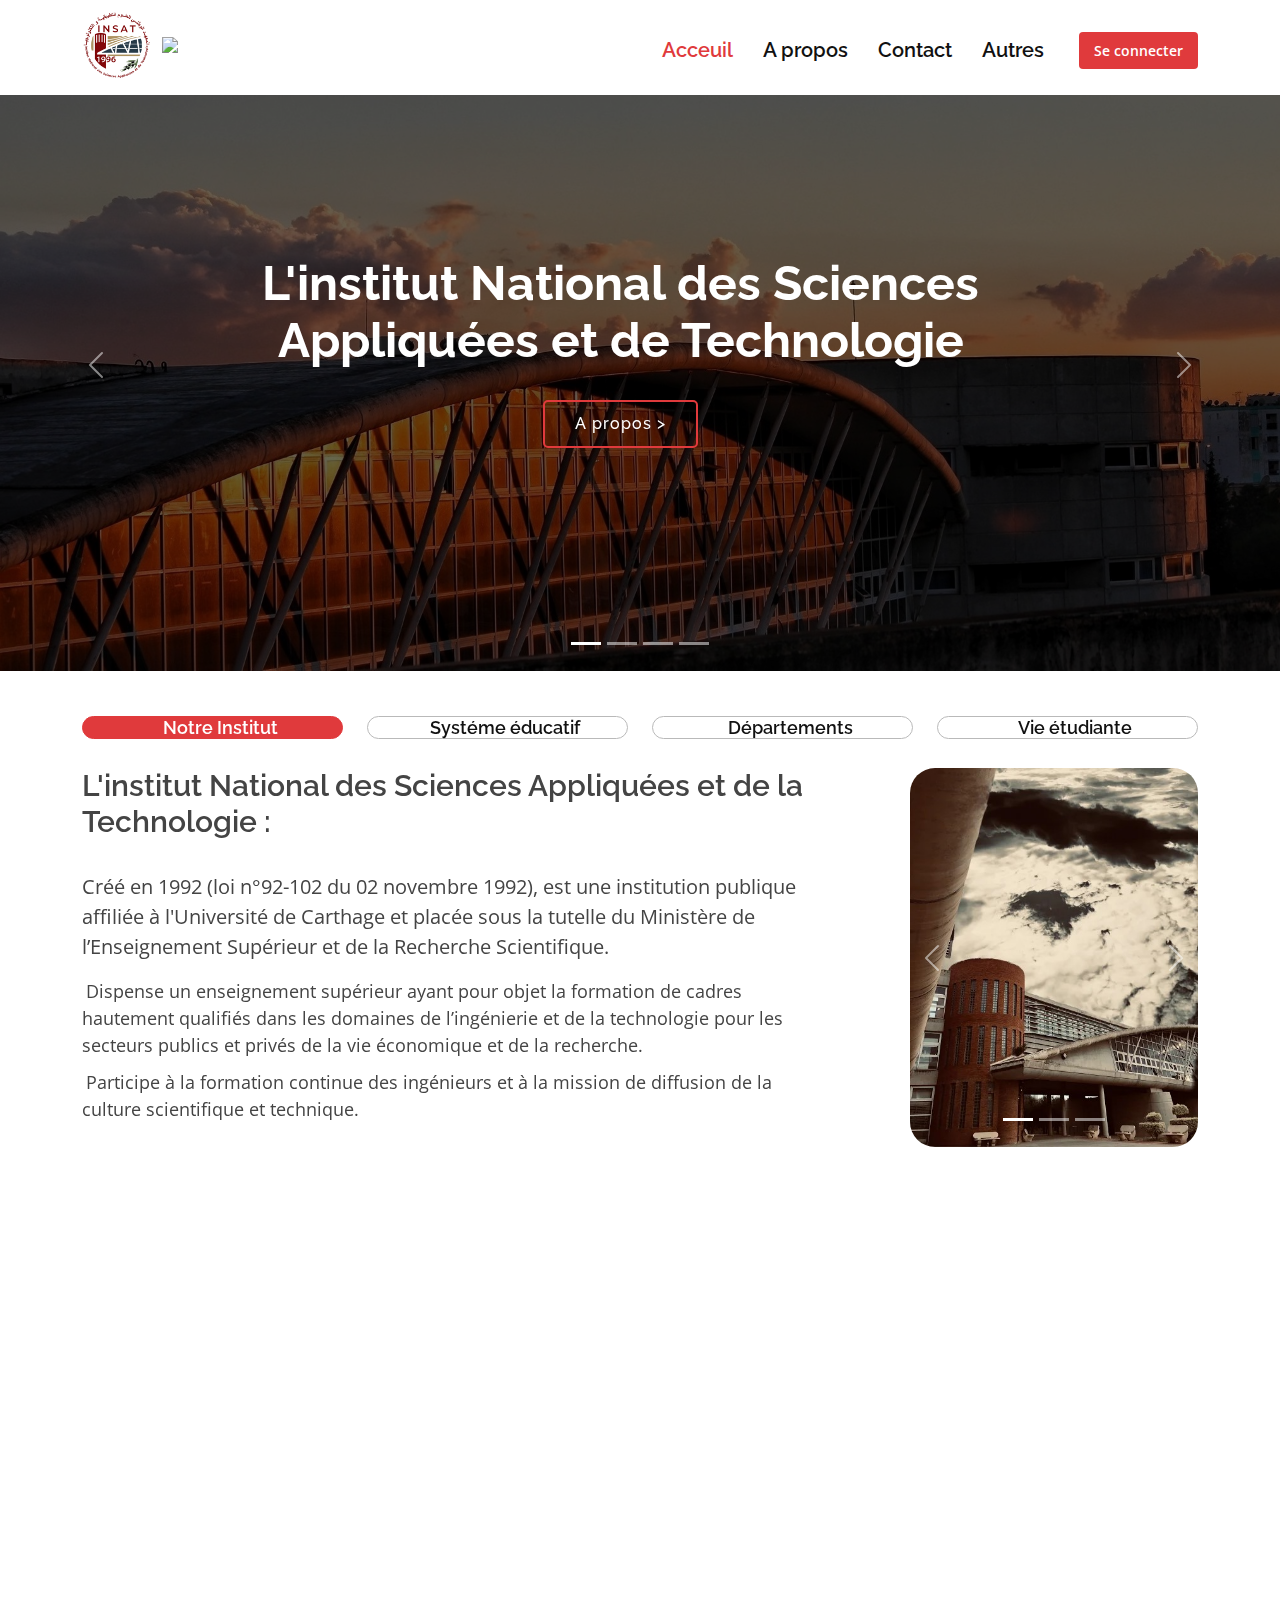
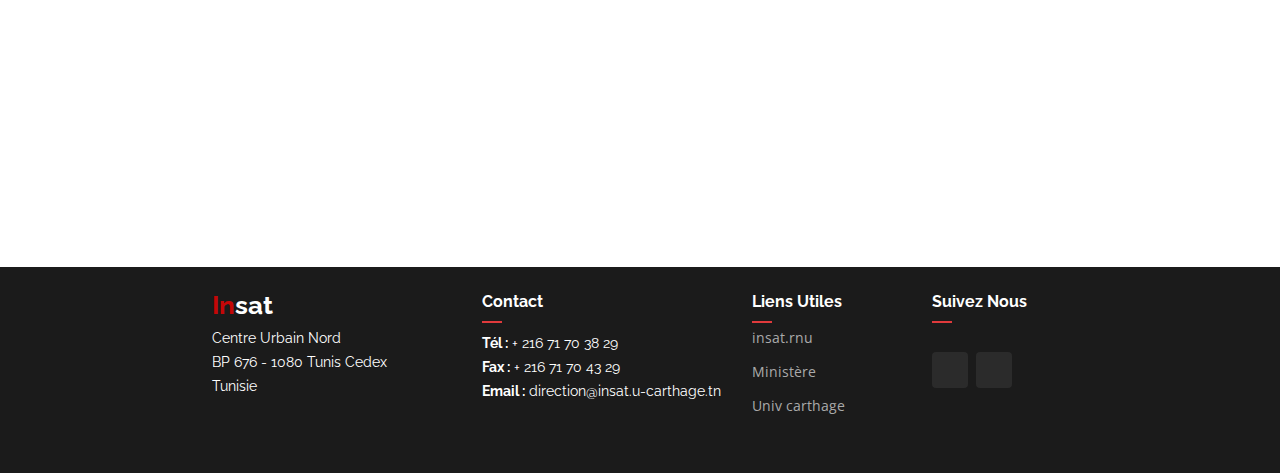
==== commit 57a1dfca: "log-in form design" ====
--- a/index.html
+++ b/index.html
@@ -40,7 +40,7 @@
                     <li><a class="nav-link scrollto active" href="#welcome">Acceuil</a></li>
                     <li><a class="nav-link scrollto" href="#tabs">A propos</a></li>
                     <li><a class="nav-link scrollto" href="#contact">Contact</a></li>
-                    <li class="dropdown"><a class="nav-link">More<i><iconify-icon data-icon="bi:chevron-down"></iconify-icon></i></a>
+                    <li class="dropdown"><a class="nav-link">Autres<i><iconify-icon data-icon="bi:chevron-down"></iconify-icon></i></a>
                         <ul>
                             <li><a class="nav-link" href="actualites.html">Les Actualités</a></li>
                             <li><a class="nav-link" href="emplois-du-temps.html">Emplois du temps</a></li>
@@ -59,10 +59,42 @@
             </nav>
             <!-- .navbar -->
 
-            <a href="#" class="log-in-btn scrollto">Log in</a>
+            <a href="#" class="log-in-btn scrollto" data-bs-toggle="modal" data-bs-target="#LogInModal">Se connecter</a>
         </div>
     </header>
     <!-- End Header -->
+
+    <!--===== Log in Modal ====-->
+    <div class="modal fade" id="LogInModal" aria-hidden="true">
+        <div class="modal-dialog modal-dialog-centered">
+            <div class="modal-content">
+                <button type="button" class="btn-close" data-bs-dismiss="modal" aria-label="Close"></button>
+                <div class="modal-header">
+                    <h4 class="w-100 modal-title">
+                        <img src="./assets/img/favicon.png" class="w-100 "> Connexion
+                    </h4>
+                </div>
+                <div class="modal-body">
+                    <form>
+                        <div class="mb-3 form-group">
+                            <label for="mail-input" class="form-label">E-mail universitaire</label>
+                            <i><iconify-icon data-icon="fa:user"></iconify-icon></i>
+                            <input id="mail-input" type="email" class="form-control" placeholder="xyz@insat.u-carthage.tn" required>
+                        </div>
+                        <div class="mb-3 form-group">
+                            <label for="password-input" class="form-label">Mot de passe</label>
+                            <i><iconify-icon data-icon="fa:lock"></iconify-icon></i>
+                            <input type="password" class="form-control" id="password-input" placeholder="xxxxx" required>
+                        </div>
+                        <button type="submit" class="btn log-in-btn mx-auto d-block" href="#">Se connecter</button>
+                    </form>
+                </div>
+                <div class="modal-footer">
+                    <a href="#">Mot de passe oublié ?</a>
+                </div>
+            </div>
+        </div>
+    </div>
 
     <!-- ======= Welcome Section ======= -->
     <section id="welcome">
@@ -360,7 +392,7 @@
                         <div class="col-md-12">
                             <form class=" php-email-form info-box" method="POST">
                                 <i><iconify-icon data-icon="ant-design:mail-outlined"></iconify-icon></i>
-                                <h3>Contact us</h3>
+                                <h3>Contactez Nous</h3>
                                 <div class="row">
                                     <div class="col form-group">
                                         <input type="text" name="name" class="form-control" id="name" placeholder="Votre nom" required>
--- a/assets/css/style.css
+++ b/assets/css/style.css
@@ -153,6 +153,16 @@
     }
 }
 
+@media (max-width: 340px) {
+    #header .logo img {
+        max-height: 35px;
+        padding-bottom: 5px;
+    }
+    #header .logo img#logo {
+        max-height: 45px;
+    }
+}
+
 @media (min-width: 1400px) {
     #header .logo img {
         max-height: 70px;
@@ -173,7 +183,7 @@
     background: #e03a3c;
     color: #fff;
     border-radius: 4px;
-    padding: 8px 25px;
+    padding: 8px 15px;
     white-space: nowrap;
     transition: 0.3s;
     font-size: 14px;
@@ -186,17 +196,77 @@
     color: #fff;
 }
 
+@media (min-width:1400px) {
+    header .log-in-btn {
+        font-size: 20px;
+    }
+}
+
 @media (max-width: 992px) {
-    .log-in-btn {
+    header .log-in-btn {
         margin-right: 15px;
-        padding: 6px 18px;
-    }
-}
-
-@media (min-width:1400px) {
-    .log-in-btn {
-        font-size: 20px;
-    }
+        font-weight: 550;
+        padding: 6px 12px;
+    }
+}
+
+@media (max-width: 500px) {
+    header .log-in-btn {
+        font-size: 12px;
+        padding: 6px 5px;
+    }
+}
+
+@media (max-width: 340px) {
+    header .log-in-btn {
+        font-size: 10px;
+        padding: 6px 2px;
+    }
+}
+
+
+/*--------------------------------------------------------------
+# Log in Modal
+--------------------------------------------------------------*/
+
+#LogInModal .modal-content .modal-header img {
+    max-height: 100px;
+    max-width: 100px;
+}
+
+#LogInModal .modal-content .modal-header h4 {
+    text-align: center;
+    font-size: 30px;
+}
+
+#LogInModal .modal-content button.btn-close {
+    position: absolute;
+    right: 2%;
+    top: 2%;
+}
+
+#LogInModal .modal-footer {
+    background: #ecf0f1;
+    border-color: #dee4e7;
+    text-align: center;
+    border-radius: 5px;
+    font-size: 13px;
+    justify-content: center;
+}
+
+#LogInModal .modal-content .form-group {
+    position: relative;
+}
+
+#LogInModal .modal-content i {
+    position: absolute;
+    left: 13px;
+    top: 36px;
+    font-size: 18px;
+}
+
+#LogInModal .modal-content .form-control {
+    padding-left: 40px;
 }
 
 
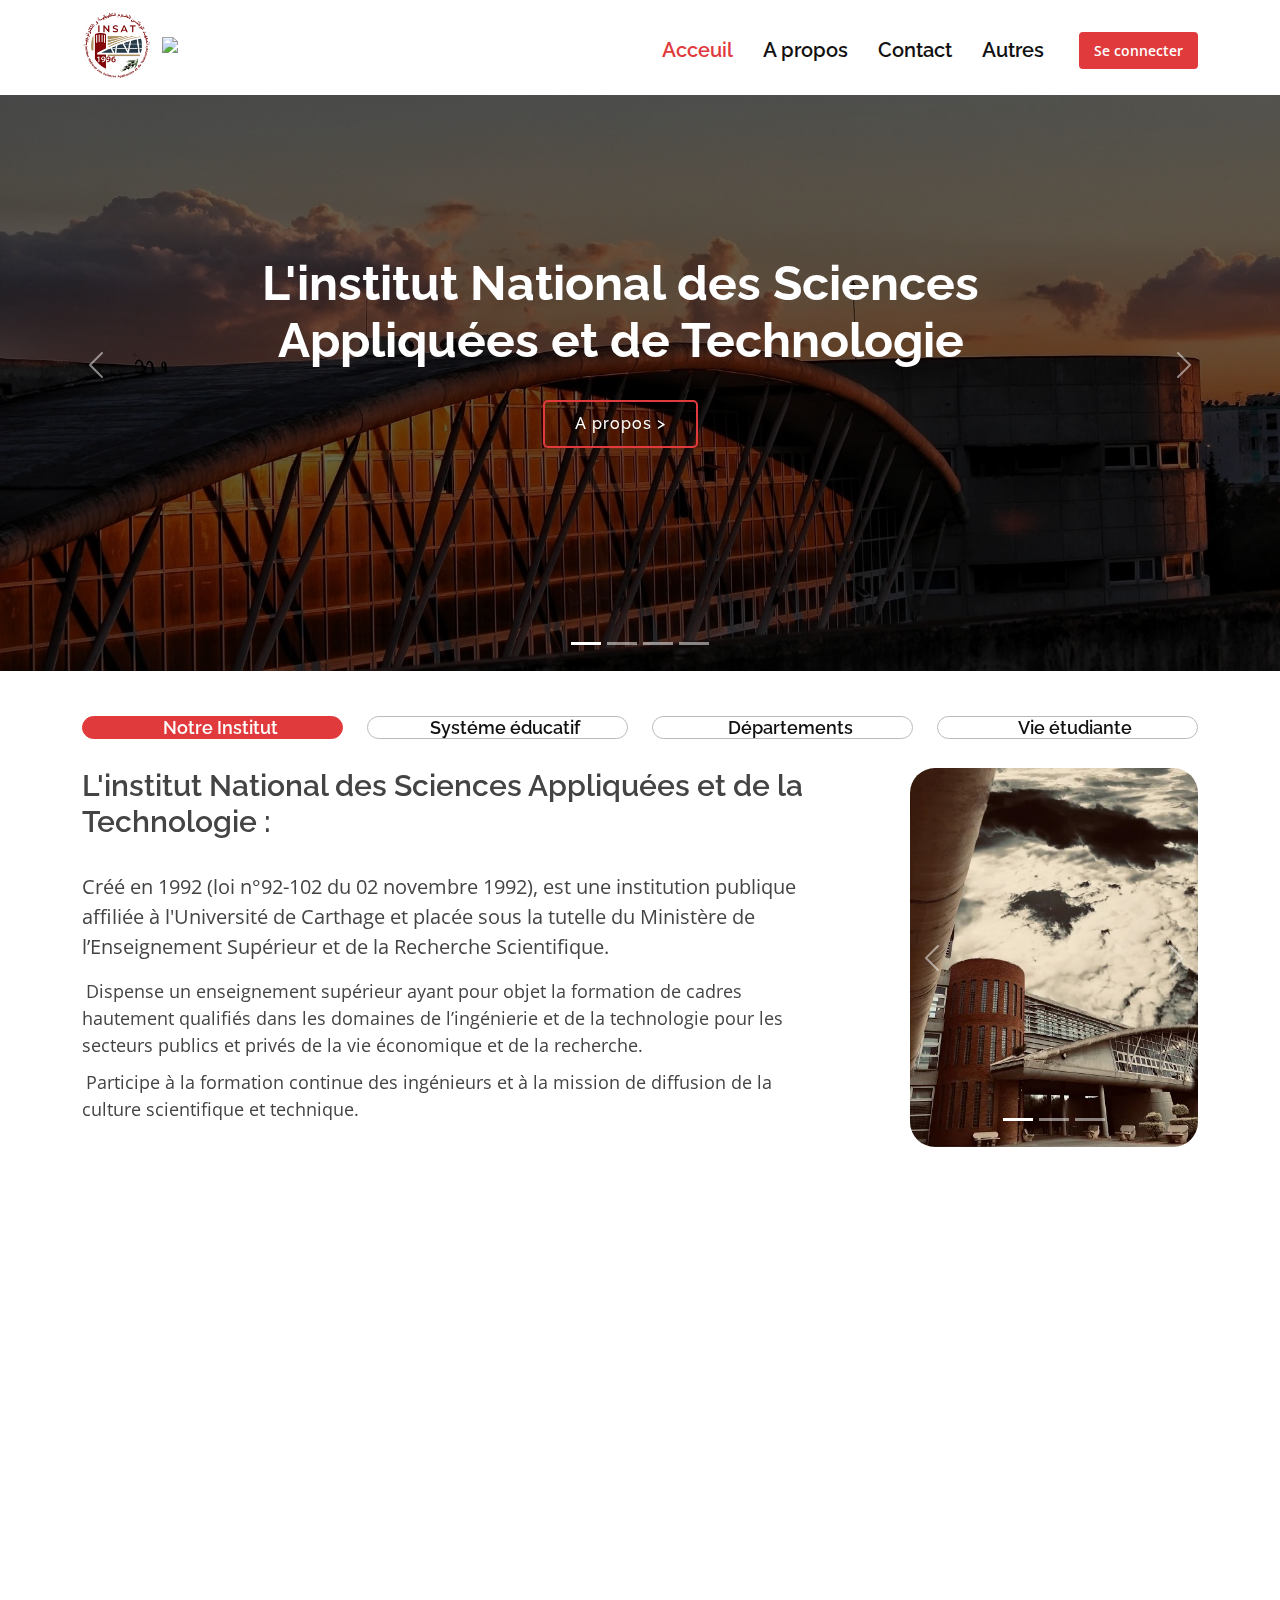
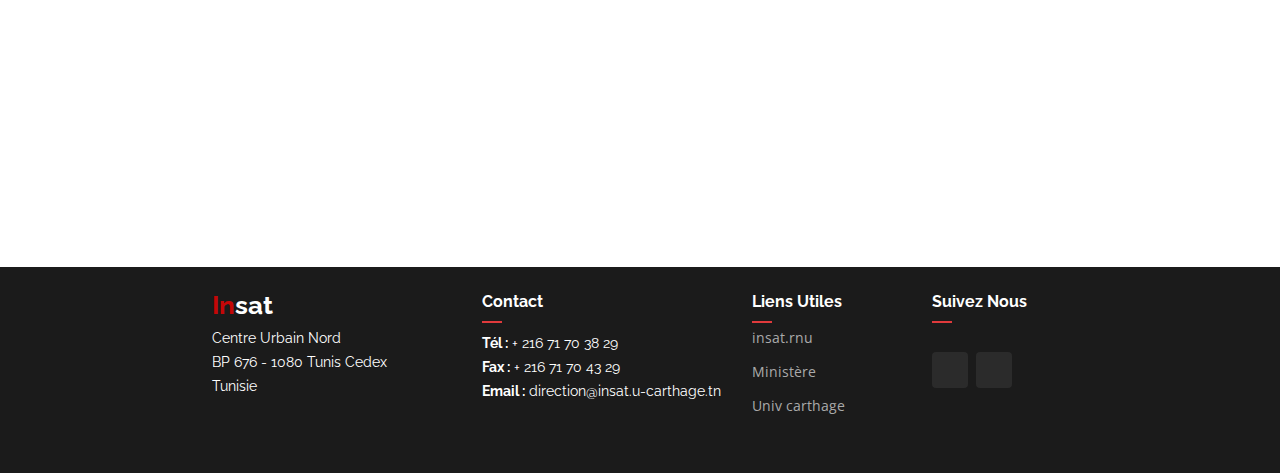
==== commit 8f924871: "meta tags" ====
--- a/index.html
+++ b/index.html
@@ -8,20 +8,24 @@
 
     <meta content="" name="description">
     <meta content="insat, résultat, ds, examen, exams, affichage, moyenne" name="keywords">
-
-    <!-- Favicons -->
+    <meta property="og:title" content="INSAT - Institut National des Sciences Appliquées et de Technologie" />
+    <meta property="og:type" content="website" />
+    <meta property="og:url" content="https://samirloussif.github.io/v3_insat/index.html" />
+    <meta property="og:image" content="./assets/img/circle-icon.png" />
+
+    <!-- ======= Favicons ======= -->
     <link href="assets/img/favicon.png" rel="icon">
 
-    <!-- Google Fonts -->
+    <!-- ======= Google Fonts ======= -->
     <link href="https://fonts.googleapis.com/css?family=Open+Sans:300,300i,400,400i,600,600i,700,700i|Raleway:300,300i,400,400i,500,500i,600,600i,700,700i|Poppins:300,300i,400,400i,500,500i,600,600i,700,700i" rel="stylesheet">
 
-    <!-- External CSS Files -->
+    <!-- ======= External CSS Files ======= -->
     <link href="assets/external/aos/aos.css" rel="stylesheet">
     <link href="assets/external/bootstrap/css/bootstrap.min.css" rel="stylesheet">
     <link href="assets/external/bootstrap-icons/bootstrap-icons.css" rel="stylesheet">
     <link href="assets/external/swiper/swiper-bundle.min.css" rel="stylesheet">
 
-    <!-- Main CSS File -->
+    <!-- ======= Main CSS File ======= -->
     <link href="assets/css/style.css" rel="stylesheet">
 
 </head>
@@ -34,7 +38,7 @@
             <h1 class="logo me-auto">
                 <a href="index.html"><img id="logo" src="./assets/img/favicon.png" /> <img src="./assets/img/logo_v4.jpg"></a>
             </h1>
-
+            <!-- ======= NavBar ======= -->
             <nav id="navbar" class="navbar order-last order-lg-0">
                 <ul>
                     <li><a class="nav-link scrollto active" href="#welcome">Acceuil</a></li>
@@ -57,12 +61,11 @@
                     <a href="emplois-du-temps.html">Emplois du temps</a>
                 </div>
             </nav>
-            <!-- .navbar -->
-
+            <!-- ======= End Of NavBar ======= -->
             <a href="#" class="log-in-btn scrollto" data-bs-toggle="modal" data-bs-target="#LogInModal">Se connecter</a>
         </div>
     </header>
-    <!-- End Header -->
+    <!-- ======= End Of Header ======= -->
 
     <!--===== Log in Modal ====-->
     <div class="modal fade" id="LogInModal" aria-hidden="true">
@@ -98,7 +101,6 @@
 
     <!-- ======= Welcome Section ======= -->
     <section id="welcome">
-
         <div id="welcome-carousel" class="carousel slide" data-bs-ride="carousel" data-interval="5000">
             <div class="carousel-indicators">
                 <button type="button" data-bs-target="#welcome-carousel" data-bs-slide-to="0" class="active" aria-current="true" aria-label="Slide 1"></button>
@@ -135,8 +137,9 @@
         </div>
         </div>
     </section>
-    <!-- End Welcome -->
-
+    <!-- ======= End of Welcome Section ======= -->
+
+    <!-- ======= Main ======= -->
     <main id="main">
         <!-- ======= A propos Section ======= -->
         <section id="tabs" class="tabs">
@@ -167,7 +170,6 @@
                         </a>
                     </li>
                 </ul>
-
                 <div class="tab-content">
                     <div class="tab-pane active show" id="tab-1">
                         <div class="row">
@@ -341,32 +343,33 @@
                             à l’insertion professionnelle.<br> En fait, derrière ses murs rouges vous pouvez mettre votre passion dans n'importe quel intérêt imaginable, de la musique et du théâtre à la robotique et aux services de communité grâce aux
                             clubs et leurs activités :
                         </p>
-                    </div>
+                        <br>
+                    </div>
+                </div>
+            </div>
+            <div id="clubs" class="container clubs">
+                <div class="clubs-slider swiper-container">
+                    <div class="swiper-wrapper align-items-center">
+                        <div class="swiper-slide"><img src="assets/img/clubs/club-1.png" class="img-fluid"></div>
+                        <div class="swiper-slide"><img src="assets/img/clubs/club-2.png" class="img-fluid"></div>
+                        <div class="swiper-slide"><img src="assets/img/clubs/club-3.png" class="img-fluid"></div>
+                        <div class="swiper-slide"><img src="assets/img/clubs/club-4.png" class="img-fluid"></div>
+                        <div class="swiper-slide"><img src="assets/img/clubs/club-5.png" class="img-fluid"></div>
+                        <div class="swiper-slide"><img src="assets/img/clubs/club-6.png" class="img-fluid"></div>
+                        <div class="swiper-slide"><img src="assets/img/clubs/club-7.png" class="img-fluid"></div>
+                        <div class="swiper-slide"><img src="assets/img/clubs/club-8.png" class="img-fluid"></div>
+                        <div class="swiper-slide"><img src="assets/img/clubs/club-9.png" class="img-fluid"></div>
+                        <div class="swiper-slide"><img src="assets/img/clubs/club-10.png" class="img-fluid"></div>
+                        <div class="swiper-slide"><img src="assets/img/clubs/club-11.png" class="img-fluid"></div>
+                        <div class="swiper-slide"><img src="assets/img/clubs/club-12.png" class="img-fluid"></div>
+                        <div class="swiper-slide"><img src="assets/img/clubs/club-13.png" class="img-fluid"></div>
+                        <div class="swiper-slide"><img src="assets/img/clubs/club-14.png" class="img-fluid"></div>
+                    </div>
+                    <br><br>
                 </div>
             </div>
         </section>
-        <div id="clubs" class="container clubs">
-            <div class="clubs-slider swiper-container">
-                <div class="swiper-wrapper align-items-center">
-                    <div class="swiper-slide"><img src="assets/img/clubs/club-1.png" class="img-fluid"></div>
-                    <div class="swiper-slide"><img src="assets/img/clubs/club-2.png" class="img-fluid"></div>
-                    <div class="swiper-slide"><img src="assets/img/clubs/club-3.png" class="img-fluid"></div>
-                    <div class="swiper-slide"><img src="assets/img/clubs/club-4.png" class="img-fluid"></div>
-                    <div class="swiper-slide"><img src="assets/img/clubs/club-5.png" class="img-fluid"></div>
-                    <div class="swiper-slide"><img src="assets/img/clubs/club-6.png" class="img-fluid"></div>
-                    <div class="swiper-slide"><img src="assets/img/clubs/club-7.png" class="img-fluid"></div>
-                    <div class="swiper-slide"><img src="assets/img/clubs/club-8.png" class="img-fluid"></div>
-                    <div class="swiper-slide"><img src="assets/img/clubs/club-9.png" class="img-fluid"></div>
-                    <div class="swiper-slide"><img src="assets/img/clubs/club-10.png" class="img-fluid"></div>
-                    <div class="swiper-slide"><img src="assets/img/clubs/club-11.png" class="img-fluid"></div>
-                    <div class="swiper-slide"><img src="assets/img/clubs/club-12.png" class="img-fluid"></div>
-                    <div class="swiper-slide"><img src="assets/img/clubs/club-13.png" class="img-fluid"></div>
-                    <div class="swiper-slide"><img src="assets/img/clubs/club-14.png" class="img-fluid"></div>
-                </div>
-                <br><br>
-            </div>
-        </div>
-
+        <!-- ======= End of A propos Section ======= -->
 
         <!-- ======= Contact Section ======= -->
         <section id="contact" class="contact">
@@ -414,10 +417,10 @@
                 </div>
             </div>
         </section>
-        <!-- End Contact Section -->
-
+        <!-- ======= End of Contact Section ======= -->
     </main>
-    <!-- End #main -->
+    <!-- ======= End of Main ======= -->
+
     <!-- ======= Footer ======= -->
     <footer id="footer">
 
@@ -466,20 +469,21 @@
         </div>
 
     </footer>
-    <!-- End Footer -->
-
+    <!-- ======= End Of Footer ======= -->
+
+    <!-- ======= Back To Top Button ======= -->
     <a href="#" class="back-to-top d-flex align-items-center justify-content-center">
         <i><iconify-icon data-icon="bi:arrow-up-short"></iconify-icon></i>
     </a>
 
-    <!-- EXTERNAL JS Files -->
+    <!-- ======= External JS Files ======= -->
     <script src="assets/external/aos/aos.js"></script>
     <script src="assets/external/bootstrap/js/bootstrap.bundle.min.js"></script>
     <script src="assets/external/purecounter/purecounter.js"></script>
     <script src="assets/external/swiper/swiper-bundle.min.js"></script>
     <script src="https://code.iconify.design/1/1.0.7/iconify.min.js"></script>
 
-    <!--  Main JS File -->
+    <!-- ======= Main JS File ======= -->
     <script src="assets/js/main.js"></script>
 
 </body>
--- a/assets/css/style.css
+++ b/assets/css/style.css
@@ -163,13 +163,12 @@
     }
 }
 
-@media (min-width: 1400px) {
+@media (min-width: 1600px) {
     #header .logo img {
         max-height: 70px;
-        padding-bottom: 12px;
     }
     #header .logo img#logo {
-        max-height: 110px;
+        max-height: 100px;
     }
 }
 
@@ -196,7 +195,7 @@
     color: #fff;
 }
 
-@media (min-width:1400px) {
+@media (min-width:1600px) {
     header .log-in-btn {
         font-size: 20px;
     }
@@ -392,7 +391,7 @@
     }
 }
 
-@media (min-width:1400px) {
+@media (min-width:1600px) {
     .navbar li a.nav-link {
         font-size: 27px;
     }
@@ -533,7 +532,7 @@
     background: #e03a3c;
 }
 
-@media (min-width: 1400px) {
+@media (min-width: 1600px) {
     #welcome .carousel-caption h1 {
         font-size: 55px;
     }
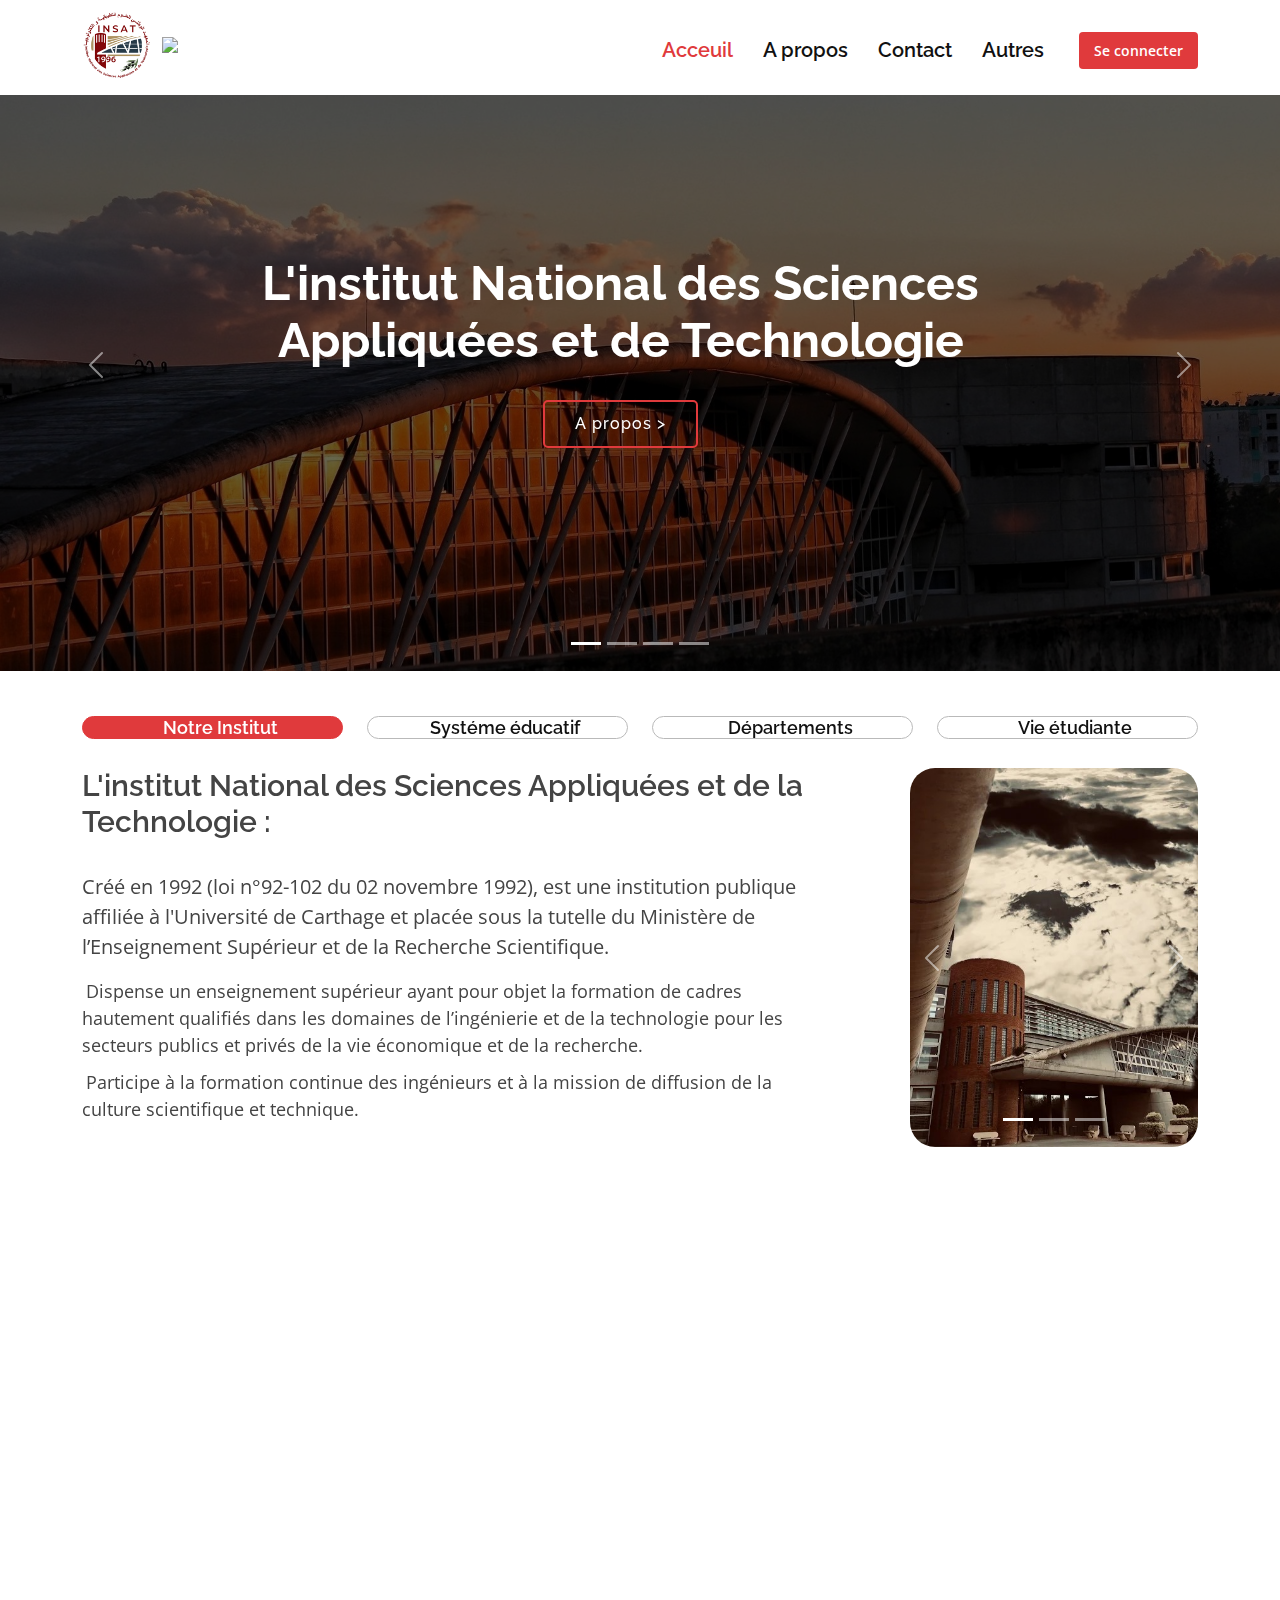
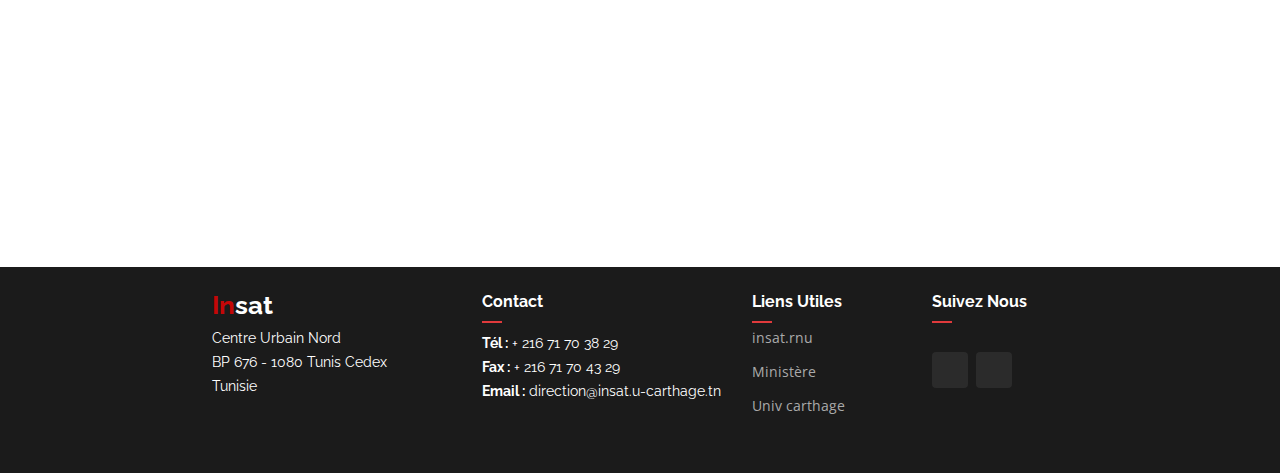
==== commit bc2d74e6: "-" ====
--- a/index.html
+++ b/index.html
@@ -8,10 +8,7 @@
 
     <meta content="" name="description">
     <meta content="insat, résultat, ds, examen, exams, affichage, moyenne" name="keywords">
-    <meta property="og:title" content="INSAT - Institut National des Sciences Appliquées et de Technologie" />
-    <meta property="og:type" content="website" />
-    <meta property="og:url" content="https://samirloussif.github.io/v3_insat/index.html" />
-    <meta property="og:image" content="./assets/img/circle-icon.png" />
+
 
     <!-- ======= Favicons ======= -->
     <link href="assets/img/favicon.png" rel="icon">
